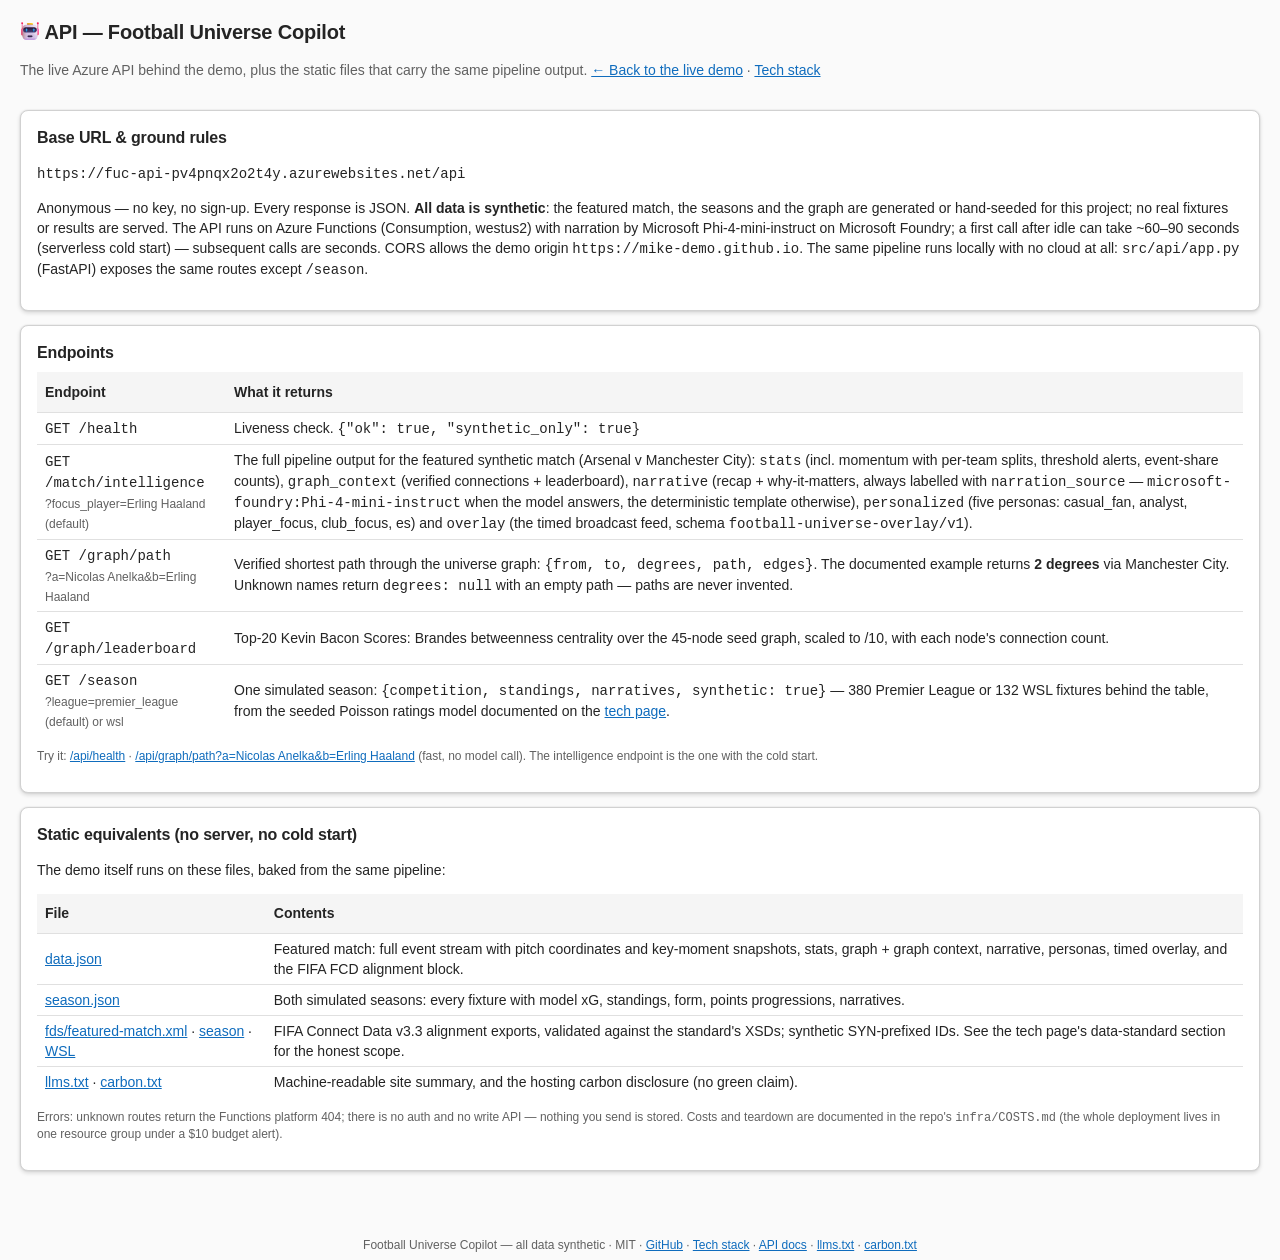
==== docs/api.html @ fa1952fe "Update docs/api.html" ====
<!doctype html>
<html lang="en"><head><meta charset="utf-8"><meta name="viewport" content="width=device-width,initial-scale=1">
<title>Football Universe Copilot — API Docs</title>
<link rel="stylesheet" href="style.css"></head>
<body>
<header><h1><img class="fe" src="assets/fluent-emoji/robot.svg" alt="" aria-hidden="true"> API — Football Universe Copilot</h1>
<p class="sub">The live Azure API behind the demo, plus the static files that carry the same pipeline output. <a href="index.html">← Back to the live demo</a> · <a href="tech.html">Tech stack</a></p></header>
<main>
<section class="card"><h2>Base URL &amp; ground rules</h2>
<p><code>https://fuc-api-pv4pnqx2o2t4y.azurewebsites.net/api</code></p>
<p>Anonymous — no key, no sign-up. Every response is JSON. <strong>All data is synthetic</strong>: the featured match, the seasons and the graph are generated or hand-seeded for this project; no real fixtures or results are served. The API runs on Azure Functions (Consumption, westus2) with narration by Microsoft Phi-4-mini-instruct on Microsoft Foundry; a first call after idle can take ~60–90 seconds (serverless cold start) — subsequent calls are seconds. CORS allows the demo origin <code>https://mike-demo.github.io</code>. The same pipeline runs locally with no cloud at all: <code>src/api/app.py</code> (FastAPI) exposes the same routes except <code>/season</code>.</p>
</section>

<section class="card"><h2>Endpoints</h2>
<table>
<tr><th>Endpoint</th><th>What it returns</th></tr>
<tr><td><code>GET /health</code></td><td>Liveness check. <code>{"ok": true, "synthetic_only": true}</code></td></tr>
<tr><td><code>GET /match/intelligence</code><br><span class="small">?focus_player=Erling Haaland (default)</span></td><td>The full pipeline output for the featured synthetic match (Arsenal v Manchester City): <code>stats</code> (incl. momentum with per-team splits, threshold alerts, event-share counts), <code>graph_context</code> (verified connections + leaderboard), <code>narrative</code> (recap + why-it-matters, always labelled with <code>narration_source</code> — <code>microsoft-foundry:Phi-4-mini-instruct</code> when the model answers, the deterministic template otherwise), <code>personalized</code> (five personas: casual_fan, analyst, player_focus, club_focus, es) and <code>overlay</code> (the timed broadcast feed, schema <code>football-universe-overlay/v1</code>).</td></tr>
<tr><td><code>GET /graph/path</code><br><span class="small">?a=Nicolas Anelka&amp;b=Erling Haaland</span></td><td>Verified shortest path through the universe graph: <code>{from, to, degrees, path, edges}</code>. The documented example returns <strong>2 degrees</strong> via Manchester City. Unknown names return <code>degrees: null</code> with an empty path — paths are never invented.</td></tr>
<tr><td><code>GET /graph/leaderboard</code></td><td>Top-20 Kevin Bacon Scores: Brandes betweenness centrality over the 45-node seed graph, scaled to /10, with each node's connection count.</td></tr>
<tr><td><code>GET /season</code><br><span class="small">?league=premier_league (default) or wsl</span></td><td>One simulated season: <code>{competition, standings, narratives, synthetic: true}</code> — 380 Premier League or 132 WSL fixtures behind the table, from the seeded Poisson ratings model documented on the <a href="tech.html">tech page</a>.</td></tr>
</table>
<p class="small">Try it: <a href="https://fuc-api-pv4pnqx2o2t4y.azurewebsites.net/api/health">/api/health</a> · <a href="https://fuc-api-pv4pnqx2o2t4y.azurewebsites.net/api/graph/path?a=Nicolas%20Anelka&amp;b=Erling%20Haaland">/api/graph/path?a=Nicolas Anelka&amp;b=Erling Haaland</a> (fast, no model call). The intelligence endpoint is the one with the cold start.</p>
</section>

<section class="card"><h2>Static equivalents (no server, no cold start)</h2>
<p>The demo itself runs on these files, baked from the same pipeline:</p>
<table>
<tr><th>File</th><th>Contents</th></tr>
<tr><td><a href="data.json">data.json</a></td><td>Featured match: full event stream with pitch coordinates and key-moment snapshots, stats, graph + graph context, narrative, personas, timed overlay, and the FIFA FCD alignment block.</td></tr>
<tr><td><a href="season.json">season.json</a></td><td>Both simulated seasons: every fixture with model xG, standings, form, points progressions, narratives.</td></tr>
<tr><td><a href="fds/featured-match.xml">fds/featured-match.xml</a> · <a href="fds/premier-league-season.xml">season</a> · <a href="fds/wsl-season.xml">WSL</a></td><td>FIFA Connect Data v3.3 alignment exports, validated against the standard's XSDs; synthetic SYN-prefixed IDs. See the tech page's data-standard section for the honest scope.</td></tr>
<tr><td><a href="llms.txt">llms.txt</a> · <a href="carbon.txt">carbon.txt</a></td><td>Machine-readable site summary, and the hosting carbon disclosure (no green claim).</td></tr>
</table>
<p class="small">Errors: unknown routes return the Functions platform 404; there is no auth and no write API — nothing you send is stored. Costs and teardown are documented in the repo's <code>infra/COSTS.md</code> (the whole deployment lives in one resource group under a $10 budget alert).</p>
</section>
</main>
<footer class="sitefoot">
  <p class="small">Football Universe Copilot — all data synthetic · MIT · <a href="https://github.com/Mike-Demo/football-universe-copilot">GitHub</a> · <a href="tech.html">Tech stack</a> · <a href="api.html">API docs</a> · <a href="llms.txt">llms.txt</a> · <a href="carbon.txt">carbon.txt</a></p>
  <p class="small" data-co2-estimate></p>
</footer>
<script src="assets/co2.min.js"></script>
<script src="assets/co2-footer.js"></script>
</body></html>
---- docs/style.css ----
/* Football Universe Copilot — Microsoft Fluent 2 design tokens */
:root{
  --brand:#0F6CBD; --brand-hover:#115EA3; --brand-pressed:#0C3B5E; --brand-tint:#EBF3FC;
  --bg:#FAFAFA; --surface:#FCF9F8; --card:#FFFFFF; --card-alt:#F5F5F5; --well:#F6F3F2;
  --text:#242424; --text-2:#424242; --muted:#616161; --line:#D1D1D1; --divider:#E0E0E0;
  --accent:#0F6CBD; --success:#107C10; --warning:#D83B01; --danger:#C50F1F;
  --copilot-grad:linear-gradient(135deg,#7B42BC 0%,#115EA3 100%);
  --shadow1:0 0 2px rgba(0,0,0,.12),0 2px 4px rgba(0,0,0,.14);
  --shadow2:0 0 2px rgba(0,0,0,.12),0 4px 8px rgba(0,0,0,.14);
  --r-card:8px; --r-ctl:4px;
}
*{box-sizing:border-box}
body{margin:0;background:var(--bg);color:var(--text);font:14px/20px "Segoe UI Variable","Segoe UI",-apple-system,BlinkMacSystemFont,Roboto,"Helvetica Neue",sans-serif}
a{color:var(--brand)} a:hover{color:var(--brand-hover)}
h1{font-size:20px;line-height:28px;font-weight:600;letter-spacing:-.01em;margin:0}
h2{font-size:16px;line-height:22px;font-weight:600;letter-spacing:-.01em;margin:0 0 8px}
.small{font-size:12px;line-height:16px;color:var(--muted)}
/* command bar */
.cmdbar{position:sticky;top:0;z-index:20;display:flex;align-items:center;gap:14px;padding:0 16px;height:52px;background:rgba(255,255,255,.9);backdrop-filter:blur(20px);border-bottom:1px solid var(--divider)}
.logo{width:30px;height:30px;border-radius:6px;background:var(--brand);color:#fff;display:flex;align-items:center;justify-content:center;font-size:16px}
.pill-copilot{background:var(--copilot-grad);color:#fff;border-radius:9999px;padding:2px 10px;font-size:12px;font-weight:600}
.cmdbar nav{display:flex;gap:4px;margin-left:12px}
.cmdbar nav a{color:var(--text-2);text-decoration:none;padding:6px 10px;border-radius:var(--r-ctl)}
.cmdbar nav a:hover{background:var(--card-alt)}
.cmdbar .spacer{flex:1}
/* layout */
.shell{display:flex;gap:0;max-width:1560px;margin:0 auto}
.rail{width:230px;flex:0 0 230px;padding:20px 12px;border-right:1px solid var(--divider);background:var(--surface)}
.rail h3{font-size:11px;letter-spacing:.08em;color:var(--muted);margin:14px 8px 6px;font-weight:600}
.rail a{display:block;color:var(--text-2);text-decoration:none;padding:7px 10px;border-radius:var(--r-ctl);margin-bottom:2px}
.rail a:hover{background:var(--card-alt)} .rail a.on{background:var(--brand-tint);color:var(--brand);font-weight:600}
main{flex:1;padding:16px 20px 32px;min-width:0}
@media(max-width:900px){.rail{display:none}.cmdbar nav{display:none}main{padding:12px}}
/* banner / onboarding */
.banner{display:flex;gap:12px;align-items:flex-start;background:var(--brand-tint);border:1px solid #C7E0F4;border-radius:var(--r-card);padding:12px 16px;margin-bottom:14px}
.banner .x{margin-left:auto}
/* cards + controls */
.card{background:var(--card);border:1px solid var(--line);border-radius:var(--r-card);box-shadow:var(--shadow1);padding:16px;margin-bottom:14px}
button,.btn{font:inherit;font-weight:600;background:var(--card);color:var(--text);border:1px solid var(--line);border-radius:var(--r-ctl);padding:6px 14px;min-height:32px;cursor:pointer}
button:hover,.btn:hover{background:var(--card-alt)}
button.primary,#playBtn,#loadMatchBtn{background:var(--brand);border-color:var(--brand);color:#fff}
button.primary:hover,#playBtn:hover,#loadMatchBtn:hover{background:var(--brand-hover)}
button:focus-visible,a:focus-visible,select:focus-visible,input:focus-visible{outline:2px solid #000;outline-offset:1px}
select,input[type=text]{font:inherit;background:#fff;border:1px solid var(--line);border-radius:var(--r-ctl);min-height:32px;padding:4px 8px;color:var(--text)}
input[type=range]{accent-color:var(--brand)}
.controls{display:flex;align-items:center;gap:10px;flex-wrap:wrap;margin:10px 0}
.modes{display:flex;gap:6px;flex-wrap:wrap}
.mode.active{background:var(--brand);border-color:var(--brand);color:#fff}
.scorebar{display:flex;align-items:center;gap:16px;font-size:16px}
.scorebar .teams{font-size:24px;font-weight:600;letter-spacing:-.01em}
.scorebar .score{font-size:34px;font-weight:600;background:var(--card-alt);border:1px solid var(--divider);border-radius:var(--r-card);padding:4px 22px}
.clock{color:var(--brand);font-weight:600}
.chip{display:inline-flex;align-items:center;gap:6px;background:var(--well);border:1px solid var(--divider);border-radius:9999px;padding:3px 10px;font-size:12px;color:var(--text-2)}
.chip.live{background:#FDF3F4;border-color:#F3C2C7;color:var(--danger);font-weight:600}
.grid{display:grid;grid-template-columns:1fr 1fr;gap:14px}
@media(max-width:900px){.grid{grid-template-columns:1fr}}
.feed{list-style:none;margin:0;padding:0;max-height:340px;overflow:auto}
.feed li{padding:7px 9px;border:1px solid var(--divider);border-radius:var(--r-ctl);margin-bottom:6px;background:#fff}
.feed li.goal{background:#F1FAF1;border-color:#9FD89F;font-weight:600}
.mbar{display:flex;align-items:center;gap:8px;margin:5px 0;font-size:12px;color:var(--text-2)}
.mbar .bar{height:10px;background:var(--brand);border-radius:2px;min-width:2px}
canvas#graph{width:100%;height:auto;background:#fff;border:1px solid var(--divider);border-radius:var(--r-ctl)}
table{width:100%;border-collapse:collapse}
th{background:var(--card-alt);font-weight:600;text-align:left;padding:6px 8px}
td{padding:5px 8px;border-top:1px solid var(--divider)}
tr:hover td{background:var(--card-alt)}
.agents{display:grid;grid-template-columns:1fr 1fr;gap:10px}
@media(max-width:700px){.agents{grid-template-columns:1fr}}
.agent{border:1px solid var(--divider);border-radius:var(--r-card);padding:12px;background:#fff}
.agent .n{display:inline-flex;width:20px;height:20px;border-radius:50%;background:var(--brand-tint);color:var(--brand);font-weight:600;align-items:center;justify-content:center;font-size:12px;margin-right:6px}
.agent.ai{background:linear-gradient(135deg,rgba(123,66,188,.06),rgba(17,94,163,.06));border-color:rgba(123,66,188,.25)}
pre.payload{background:#292929;color:#F3F0EF;border-radius:var(--r-ctl);padding:12px;overflow:auto;font-size:12px;max-height:280px}
.shimmer{position:relative;overflow:hidden;color:transparent !important}
.shimmer *{visibility:hidden}
.shimmer::after{content:"";position:absolute;inset:0;background:linear-gradient(100deg,rgba(123,66,188,.08) 30%,rgba(17,94,163,.16) 50%,rgba(123,66,188,.08) 70%);animation:shim 1.2s infinite}
@keyframes shim{from{transform:translateX(-100%)}to{transform:translateX(100%)}}
.morse{display:inline-flex;gap:3px}.morse i{width:6px;height:6px;border-radius:50%;background:var(--brand);animation:mo 1s infinite}.morse i:nth-child(2){animation-delay:.15s}.morse i:nth-child(3){animation-delay:.3s}
@keyframes mo{0%,100%{opacity:.25}50%{opacity:1}}
.tour{background:#fff;border:1px solid var(--line);border-radius:var(--r-card);box-shadow:var(--shadow2);padding:14px 16px;margin-bottom:14px;border-left:3px solid var(--brand)}
.ev{padding:6px 0;border-bottom:1px solid var(--divider)}

.sub{color:var(--muted)}
header{padding:18px 20px 0;max-width:1560px;margin:0 auto}

/* ---------- Mobile (≤640px): single column, big targets, nothing overflows ---------- */
@media (max-width: 640px) {
  .cmdbar{height:auto;flex-wrap:wrap;padding:8px 10px;gap:8px}
  .cmdbar strong{font-size:15px}
  .pill-copilot{font-size:11px;padding:2px 8px}
  .cmdbar .btn{padding:5px 10px}
  main{padding:10px}
  .card{padding:12px;margin-bottom:10px}
  h2{font-size:15px}
  .banner{flex-direction:column;gap:8px}
  .banner .x{margin-left:0}
  .scorebar{gap:8px;flex-wrap:wrap}
  .scorebar .teams{font-size:17px}
  .scorebar .score{font-size:22px;padding:2px 12px}
  .scorebar .clock{font-size:15px}
  .controls{gap:6px}
  .controls label{flex:1 1 44%}
  .controls select{width:100%;max-width:none}
  #pickMatch{max-width:none;width:100%}
  #loadMatchBtn,#featuredBtn{flex:1 1 100%;min-height:40px}
  #playBtn,#resetBtn{min-height:40px}
  .modes .mode{flex:1 1 30%;min-height:38px;padding:6px 4px;font-size:13px}
  .feed{max-height:250px}
  .mbar{font-size:11px}
  .mbar .bar{max-width:34vw}
  #poiOut .mbar span:first-child{width:86px !important}
  table{font-size:12px}
  th,td{padding:4px 5px}
  .agents{gap:8px}
  .agent{padding:10px}
  pre.payload{font-size:11px}
  .chip{font-size:11px;padding:2px 8px}
  #azureBtn{width:100%;min-height:44px}
  input[type=range]{min-width:0}
  canvas#graph,canvas#pitch{touch-action:manipulation}
}

/* ---------- Stitch mobile patterns (from design/mobile, Fluent 2) ---------- */
#tabbar{display:none}
@media (max-width: 640px) {
  #tabbar{display:flex;position:fixed;left:0;right:0;bottom:0;z-index:30;background:rgba(255,255,255,.94);backdrop-filter:blur(20px);border-top:1px solid var(--divider)}
  #tabbar a{flex:1;text-align:center;padding:7px 0 9px;color:var(--text-2);text-decoration:none;font-size:17px;line-height:1.1}
  #tabbar a span{display:block;font-size:11px;margin-top:2px}
  #tabbar a:active,#tabbar a:focus{color:var(--brand)}
  body{padding-bottom:58px}
  .chips{flex-wrap:nowrap !important;overflow-x:auto;padding-bottom:4px;scrollbar-width:none}
  .chips::-webkit-scrollbar{display:none}
  .chips .chip{flex:0 0 auto}
  .modes{flex-wrap:nowrap;overflow-x:auto;padding-bottom:4px;scrollbar-width:none}
  .modes::-webkit-scrollbar{display:none}
  .modes .mode{flex:0 0 auto;min-height:38px}
  #scrub{flex:1 1 100%;order:5}
  #seasonTable th:nth-child(8),#seasonTable td:nth-child(8),#seasonTable th:nth-child(9),#seasonTable td:nth-child(9){display:none}
}

/* ---------- Fluent UI React v9: motion tokens (Fluent Motion standard) ---------- */
:root{
  --durUltraFast:50ms; --durFaster:100ms; --durFast:150ms; --durNormal:200ms; --durGentle:250ms; --durSlow:300ms; --durSlower:400ms; --durUltraSlow:500ms;
  --curveAccelerateMax:cubic-bezier(.9,.1,1,.2); --curveAccelerateMid:cubic-bezier(.55,.55,0,1); --curveAccelerateMin:cubic-bezier(.8,0,.78,1);
  --curveDecelerateMax:cubic-bezier(.1,.9,.2,1); --curveDecelerateMid:cubic-bezier(.1,.9,.2,1); --curveDecelerateMin:cubic-bezier(.33,0,.1,1);
  --curveEasyEaseMax:cubic-bezier(.8,0,.2,1); --curveEasyEase:cubic-bezier(.33,0,.67,1); --curveLinear:cubic-bezier(0,0,1,1);
}
button,.btn,select{transition:background-color var(--durFast) var(--curveEasyEase),border-color var(--durFast) var(--curveEasyEase),box-shadow var(--durFast) var(--curveEasyEase)}
button:active,.btn:active{transform:scale(.98);transition-duration:var(--durFaster)}
.agent{transition:box-shadow var(--durFast) var(--curveEasyEase)}
.agent:hover{box-shadow:var(--shadow2)}
@keyframes cardIn{from{opacity:0;transform:translateY(8px)}to{opacity:1;transform:none}}
@keyframes bargrow{from{transform:scaleY(0)}to{transform:scaleY(1)}}
@keyframes linedraw{to{stroke-dashoffset:0}}
main .card{animation:cardIn var(--durNormal) var(--curveDecelerateMax) both}
main .card:nth-of-type(2){animation-delay:40ms} main .card:nth-of-type(3){animation-delay:80ms}
/* Poisson horizontal bars (v9 HorizontalBarChart anatomy) */
.hbar{display:flex;align-items:center;gap:10px;margin:6px 0;font-size:13px}
.hbar .hl{width:130px;color:var(--text-2)}
.hbar .ht{flex:1;background:var(--card-alt);border-radius:2px;height:14px;overflow:hidden}
.hbar .hf{display:block;height:100%;border-radius:2px;transition:width var(--durSlow) var(--curveDecelerateMax)}
/* v9 Switch for the Voronoi toggle */
#vorToggle{appearance:none;-webkit-appearance:none;width:40px;height:20px;border-radius:999px;border:1px solid var(--muted);background:#fff;position:relative;cursor:pointer;vertical-align:-4px;transition:background-color var(--durFast) var(--curveEasyEase),border-color var(--durFast) var(--curveEasyEase)}
#vorToggle::after{content:"";position:absolute;top:2px;left:2px;width:14px;height:14px;border-radius:50%;background:var(--text-2);transition:left var(--durFast) var(--curveEasyEase),background-color var(--durFast) var(--curveEasyEase)}
#vorToggle:checked{background:var(--brand);border-color:var(--brand)}
#vorToggle:checked::after{left:22px;background:#fff}
/* v9 TabList anatomy for personas on wider screens */
@media (min-width: 641px){
  .modes{gap:2px;border-bottom:1px solid var(--divider)}
  .modes .mode{background:transparent;border:none;border-bottom:2px solid transparent;border-radius:4px 4px 0 0;color:var(--text-2);font-weight:400}
  .modes .mode:hover{background:var(--card-alt)}
  .modes .mode.active{background:transparent;color:var(--text);border-bottom:2px solid var(--brand);font-weight:600}
}
@media (prefers-reduced-motion: reduce){
  *,*::before,*::after{animation-duration:.01ms !important;animation-iteration-count:1 !important;transition-duration:.01ms !important}
}

table th{height:40px}

/* Microsoft Fluent Emoji assets (official Color SVGs, bundled locally) */
.fe{width:1.18em;height:1.18em;display:inline-block;vertical-align:-.24em;object-fit:contain}
.fe-logo{width:30px;height:30px;vertical-align:middle}
.logo{background:transparent}
.pill-copilot{display:inline-flex;align-items:center;gap:5px}
.rail a .fe{margin-right:2px}
#tabbar a .fe-tab{width:22px;height:22px;vertical-align:middle}
#tabbar a span{margin-top:1px}
h1 .fe{width:1em;height:1em;vertical-align:-.12em}

/* ---------- Focus pickers + Copilot commentary dock ---------- */
.focusrow{display:flex;gap:10px;flex-wrap:wrap;align-items:center;margin-top:10px}
.focusrow label{font-size:13px;color:var(--text-2);display:flex;align-items:center;gap:6px}
.focusrow select{max-width:210px}
#dock{position:fixed;left:10px;right:10px;margin-inline:auto;max-width:980px;bottom:14px;z-index:40;display:flex;gap:10px;align-items:center;background:rgba(255,255,255,.92);backdrop-filter:blur(20px);border:1px solid var(--divider);border-left:3px solid var(--brand);border-radius:var(--r-card);box-shadow:var(--shadow3);padding:10px 12px;animation:dockIn var(--durNormal) var(--curveDecelerateMax) both}
@keyframes dockIn{from{opacity:0}to{opacity:1}}
.dock-main strong{display:block;white-space:nowrap;overflow:hidden;text-overflow:ellipsis}
#dock[hidden]{display:none}
#dock .fe{width:22px;height:22px;flex:0 0 auto}
.dock-main{flex:1;min-width:0}
.dock-main strong{font-size:13px}
.dock-main p{margin:2px 0 0;font-size:13px;color:var(--text-2);display:-webkit-box;-webkit-line-clamp:2;-webkit-box-orient:vertical;overflow:hidden}
#dock button{flex:0 0 auto;min-width:36px;min-height:36px}
@media (max-width: 640px){
  #dock{bottom:64px}
  body.dock-on{padding-bottom:150px}
  .cmdbar{flex-wrap:nowrap;height:52px;overflow:hidden;padding:0 10px;gap:8px}
  .ghbtn{display:none !important}
  .pill-text{display:none}
  .pill-copilot{padding:4px 8px}
  .cmdbar strong{white-space:nowrap;font-size:15px}
  .cmdbar .btn{white-space:nowrap}
  .banner{position:relative;flex-direction:row;flex-wrap:wrap;padding-right:48px}
  .banner>div{flex:1 1 100%}
  .banner .x{position:absolute;top:8px;right:8px;margin:0}
  .modes{scroll-snap-type:x proximity;-webkit-mask-image:linear-gradient(90deg,#000 93%,transparent);mask-image:linear-gradient(90deg,#000 93%,transparent)}
  .modes .mode{scroll-snap-align:start}
  .focusrow label{flex:1 1 100%}
  .focusrow select{flex:1;max-width:none;width:100%}
}

body.dock-on{padding-bottom:96px}

/* Site footer (CO2.js estimate renders into [data-co2-estimate]) */
.sitefoot{max-width:980px;margin:0 auto;padding:16px;text-align:center}
.sitefoot p{margin:4px 0}
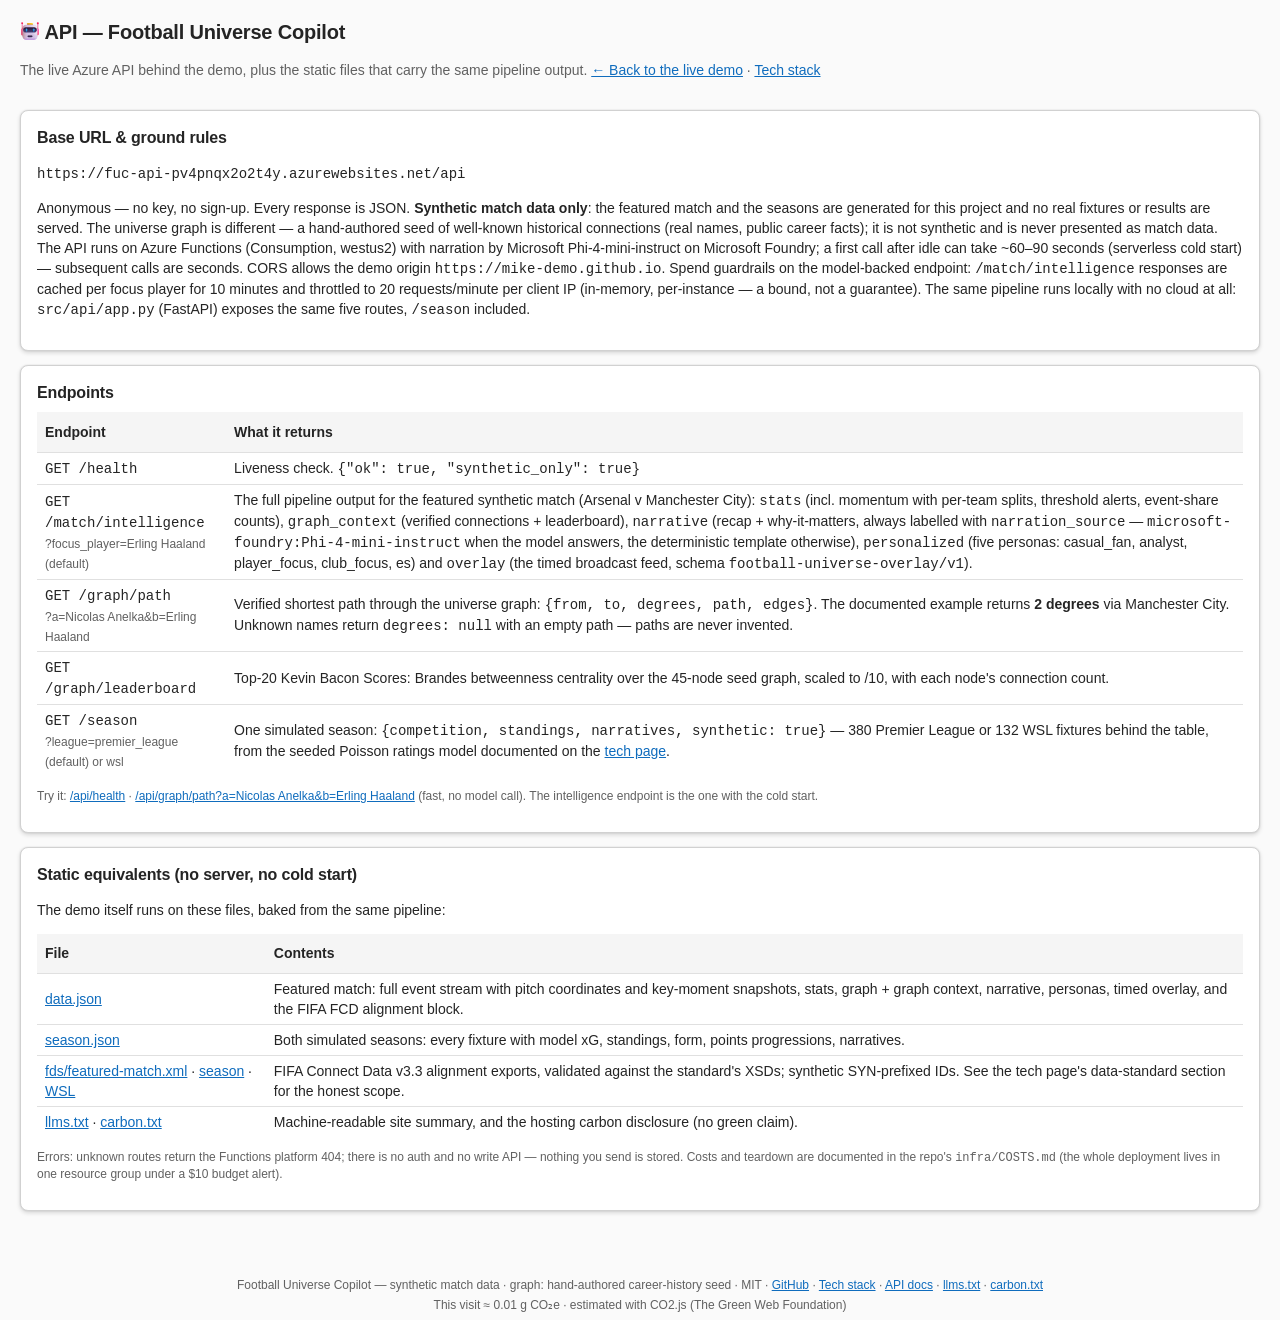
==== commit 5b6f2a56: "Update docs/api.html" ====
--- a/docs/api.html
+++ b/docs/api.html
@@ -8,7 +8,7 @@
 <main>
 <section class="card"><h2>Base URL &amp; ground rules</h2>
 <p><code>https://fuc-api-pv4pnqx2o2t4y.azurewebsites.net/api</code></p>
-<p>Anonymous — no key, no sign-up. Every response is JSON. <strong>All data is synthetic</strong>: the featured match, the seasons and the graph are generated or hand-seeded for this project; no real fixtures or results are served. The API runs on Azure Functions (Consumption, westus2) with narration by Microsoft Phi-4-mini-instruct on Microsoft Foundry; a first call after idle can take ~60–90 seconds (serverless cold start) — subsequent calls are seconds. CORS allows the demo origin <code>https://mike-demo.github.io</code>. The same pipeline runs locally with no cloud at all: <code>src/api/app.py</code> (FastAPI) exposes the same routes except <code>/season</code>.</p>
+<p>Anonymous — no key, no sign-up. Every response is JSON. <strong>Synthetic match data only</strong>: the featured match and the seasons are generated for this project and no real fixtures or results are served. The universe graph is different — a hand-authored seed of well-known historical connections (real names, public career facts); it is not synthetic and is never presented as match data. The API runs on Azure Functions (Consumption, westus2) with narration by Microsoft Phi-4-mini-instruct on Microsoft Foundry; a first call after idle can take ~60–90 seconds (serverless cold start) — subsequent calls are seconds. CORS allows the demo origin <code>https://mike-demo.github.io</code>. Spend guardrails on the model-backed endpoint: <code>/match/intelligence</code> responses are cached per focus player for 10 minutes and throttled to 20 requests/minute per client IP (in-memory, per-instance — a bound, not a guarantee). The same pipeline runs locally with no cloud at all: <code>src/api/app.py</code> (FastAPI) exposes the same five routes, <code>/season</code> included.</p>
 </section>
 
 <section class="card"><h2>Endpoints</h2>
@@ -36,7 +36,7 @@
 </section>
 </main>
 <footer class="sitefoot">
-  <p class="small">Football Universe Copilot — all data synthetic · MIT · <a href="https://github.com/Mike-Demo/football-universe-copilot">GitHub</a> · <a href="tech.html">Tech stack</a> · <a href="api.html">API docs</a> · <a href="llms.txt">llms.txt</a> · <a href="carbon.txt">carbon.txt</a></p>
+  <p class="small">Football Universe Copilot — synthetic match data · graph: hand-authored career-history seed · MIT · <a href="https://github.com/Mike-Demo/football-universe-copilot">GitHub</a> · <a href="tech.html">Tech stack</a> · <a href="api.html">API docs</a> · <a href="llms.txt">llms.txt</a> · <a href="carbon.txt">carbon.txt</a></p>
   <p class="small" data-co2-estimate></p>
 </footer>
 <script src="assets/co2.min.js"></script>
--- a/docs/style.css
+++ b/docs/style.css
@@ -222,3 +222,79 @@
 /* Site footer (CO2.js estimate renders into [data-co2-estimate]) */
 .sitefoot{max-width:980px;margin:0 auto;padding:16px;text-align:center}
 .sitefoot p{margin:4px 0}
+
+/* ---------- CHAOS ARCADE hidden mode (Stadium Spotlight dark system) ---------- */
+#chaos{position:fixed;inset:0;z-index:60;overflow-y:auto;background:#0a151c;color:#d9e4ee;padding:14px;font-family:"Segoe UI",system-ui,sans-serif}
+#chaos[hidden]{display:none}
+#chaos .small{color:#9fb4a8}
+.chaos-top{display:flex;gap:12px;align-items:center;flex-wrap:wrap;max-width:1240px;margin:0 auto 12px}
+.chaos-egg{display:flex;width:40px;height:40px;border-radius:10px;background:#00e478;align-items:center;justify-content:center}
+.chaos-egg .fe{width:26px;height:26px}
+.chaos-title{flex:1;min-width:220px;display:flex;flex-direction:column}
+.chaos-title strong{font-size:19px;letter-spacing:.01em}
+.chaos-fx-on{background:#00ff87;color:#003919;font-weight:700;font-size:12px;border-radius:6px;padding:6px 10px}
+.chaos-btn{background:#212b33;color:#d9e4ee;border:1px solid #3b4b3d;border-radius:8px;padding:8px 12px;cursor:pointer;font-weight:600}
+.chaos-btn:hover{background:#2b363e}
+.chaos-grid{max-width:1240px;margin:0 auto;display:grid;grid-template-columns:1fr 1fr;gap:12px}
+.chaos-card{background:#121d24;border:1px solid #2b363e;border-radius:12px;padding:14px}
+.chaos-scrubcard{grid-column:1/-1}
+.chaos-stage{grid-column:1/-1}
+.chaos-matchline{display:flex;gap:14px;align-items:baseline;flex-wrap:wrap;font-size:18px}
+.chaos-clock{color:#00d2ff;font-weight:700}
+.chaos-var{margin-left:auto;font-size:12px;font-weight:700;color:#0a151c;background:#47d6ff;border-radius:999px;padding:3px 10px}
+.chaos-var:empty{display:none}
+.chaos-keys{display:flex;gap:8px;flex-wrap:wrap;margin:12px 0}
+.chaos-key{background:#162128;border:1px solid #3b4b3d;color:#d9e4ee;border-radius:999px;padding:7px 12px;cursor:pointer;font-size:13px;display:inline-flex;gap:6px;align-items:center}
+.chaos-key:hover{border-color:#00e478}
+.chaos-key.on{background:#00e478;color:#003919;border-color:#00e478;font-weight:700}
+.chaos-transport{display:flex;gap:8px;align-items:center;flex-wrap:wrap}
+.chaos-play{background:#00e478;color:#003919;border-color:#00e478;min-width:52px}
+.chaos-cams{display:flex;gap:8px;align-items:center;flex-wrap:wrap;margin-top:12px}
+.chaos-cam{background:#162128;border:1px solid #3b4b3d;color:#b9cbb9;border-radius:8px;padding:7px 11px;cursor:pointer;font-size:13px}
+.chaos-cam.on{background:#00e478;color:#003919;font-weight:700;border-color:#00e478}
+.chaos-rec{font-size:12px;letter-spacing:.06em;color:#ffb2b7;margin-bottom:8px;display:flex;gap:8px;align-items:center}
+.chaos-dot{width:9px;height:9px;border-radius:50%;background:#ff5d73;display:inline-block;animation:chaosBlink 1.2s infinite}
+@keyframes chaosBlink{50%{opacity:.25}}
+.chaos-lock{margin-left:auto;color:#00ff87}
+#chaosCanvas{width:100%;height:auto;border-radius:10px;background:#0b2417;display:block}
+.chaos-stagebar{display:flex;gap:10px;align-items:center;justify-content:space-between;margin-top:10px;flex-wrap:wrap}
+.chaos-confetti{background:#00ff87;color:#003919;border-color:#00ff87}
+.chaos-stands .stand{padding:10px;border-radius:10px;background:#162128;margin-bottom:10px}
+.stand-head{display:flex;justify-content:space-between;gap:8px;flex-wrap:wrap;font-weight:700}
+.stand-bar{height:12px;border-radius:6px;background:#0a151c;overflow:hidden;margin:8px 0}
+.stand-fill{height:100%;border-radius:6px;transition:width var(--durSlow) var(--curveDecelerateMax)}
+.stand-emojis{display:flex;gap:5px;flex-wrap:wrap}
+.stand-emojis .fe{width:22px;height:22px}
+.stand-chant{font-size:13px;color:#a5e7ff;margin-top:6px}
+.chaos-sound h3{margin:0 0 10px;font-size:14px;letter-spacing:.05em}
+.chaos-soundgrid{display:grid;grid-template-columns:1fr 1fr;gap:8px}
+.chaos-fx{background:#162128;border:1px solid #3b4b3d;color:#d9e4ee;border-radius:10px;padding:10px;text-align:left;cursor:pointer;font-weight:700;display:flex;flex-direction:column;gap:2px}
+.chaos-fx span{font-weight:400;font-size:12px;color:#9fb4a8}
+.chaos-fx:hover{border-color:#00d2ff}
+.chaos-fx .fe{width:22px;height:22px}
+.chaos-tele{display:grid;grid-template-columns:1fr 1fr;gap:10px}
+.chaos-tile{background:#162128;border-radius:10px;padding:10px;display:flex;flex-direction:column;gap:3px}
+.chaos-tile strong{font-size:21px;color:#00ff87}
+.chaos-fine{grid-column:1/-1}
+@media (max-width: 760px){ .chaos-grid{grid-template-columns:1fr} .chaos-tele{grid-template-columns:1fr 1fr} .chaos-title strong{font-size:16px} }
+@media (prefers-reduced-motion: reduce){ .chaos-dot{animation:none} }
+
+/* ---------- PRIDE MATCHDAY mode ---------- */
+.pridebtn{border:1px solid transparent;background:linear-gradient(var(--card),var(--card)) padding-box,linear-gradient(90deg,#E40303,#FF8A00,#FFED00,#008026,#244EE0,#732982) border-box;font-weight:700}
+.pridebtn .fe{width:18px;height:18px}
+@media (max-width:640px){ .pridebtn .ptext{display:none} }
+#pride{position:fixed;inset:0;z-index:60;overflow-y:auto;background:#0a151c;color:#d9e4ee;padding:14px;font-family:"Segoe UI",system-ui,sans-serif}
+#pride[hidden]{display:none}
+.pride-rainbowbar{height:6px;border-radius:3px;background:linear-gradient(90deg,#E40303,#FF8A00,#FFED00,#008026,#244EE0,#732982);max-width:1240px;margin:0 auto 12px}
+.pride-egg{background:linear-gradient(135deg,#FF8A00,#E40303,#732982)}
+.pride-fx{background:linear-gradient(90deg,#00ff87,#00d2ff);color:#00303a}
+.pride-tag{margin-left:auto;font-size:12px;font-weight:700;color:#0a151c;background:linear-gradient(90deg,#FF8A00,#FFED00,#00ff87,#00d2ff,#b388ff);border-radius:999px;padding:3px 10px}
+.pride-barwrap{margin:12px 0 4px}
+.pride-bar{display:flex;height:14px;border-radius:7px;overflow:hidden;background:#0a151c}
+.pride-bar-home{background:linear-gradient(90deg,#E40303,#FF8A00,#FFED00);transition:width var(--durSlow) var(--curveDecelerateMax)}
+.pride-bar-away{background:linear-gradient(90deg,#008026,#244EE0,#732982);transition:width var(--durSlow) var(--curveDecelerateMax)}
+.pride-barlabels{display:flex;justify-content:space-between;font-size:12px;color:#9fb4a8;margin-top:5px}
+.pride-stage{position:relative}
+#prideGoalBanner{position:absolute;top:64px;left:50%;transform:translateX(-50%);z-index:3;font-size:clamp(20px,4.5vw,38px);font-weight:900;letter-spacing:.02em;padding:10px 22px;border-radius:14px;background:rgba(10,21,28,.82);background-clip:padding-box;border:2px solid transparent;background-image:linear-gradient(rgba(10,21,28,.88),rgba(10,21,28,.88)),linear-gradient(90deg,#E40303,#FF8A00,#FFED00,#008026,#244EE0,#732982);background-origin:border-box;color:#fff;text-shadow:0 2px 12px rgba(0,0,0,.6);white-space:nowrap}
+#prideCanvas{width:100%;height:auto;border-radius:10px;background:#0b2417;display:block}
+.pride-cannon{background:linear-gradient(90deg,#E40303,#FF8A00,#FFED00,#008026,#244EE0,#732982);color:#fff;font-weight:800;border:none;text-shadow:0 1px 3px rgba(0,0,0,.45)}
